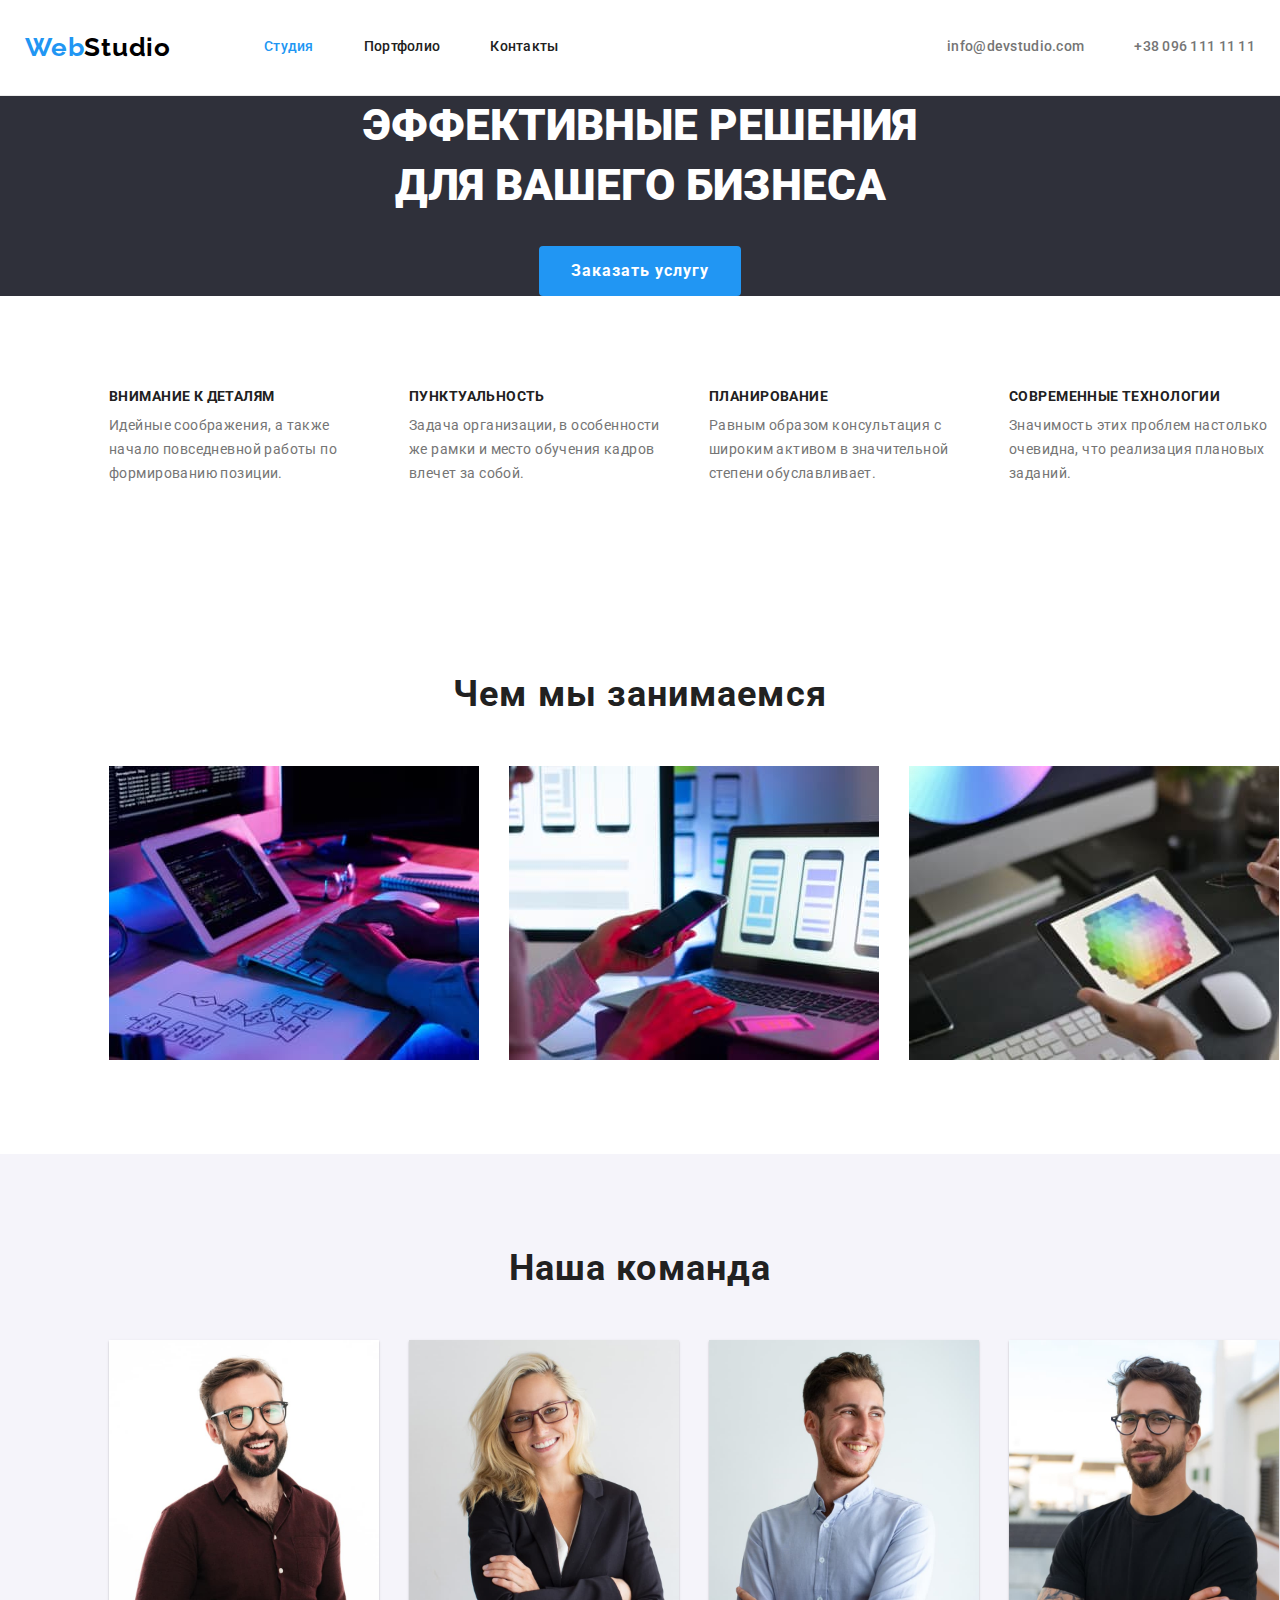
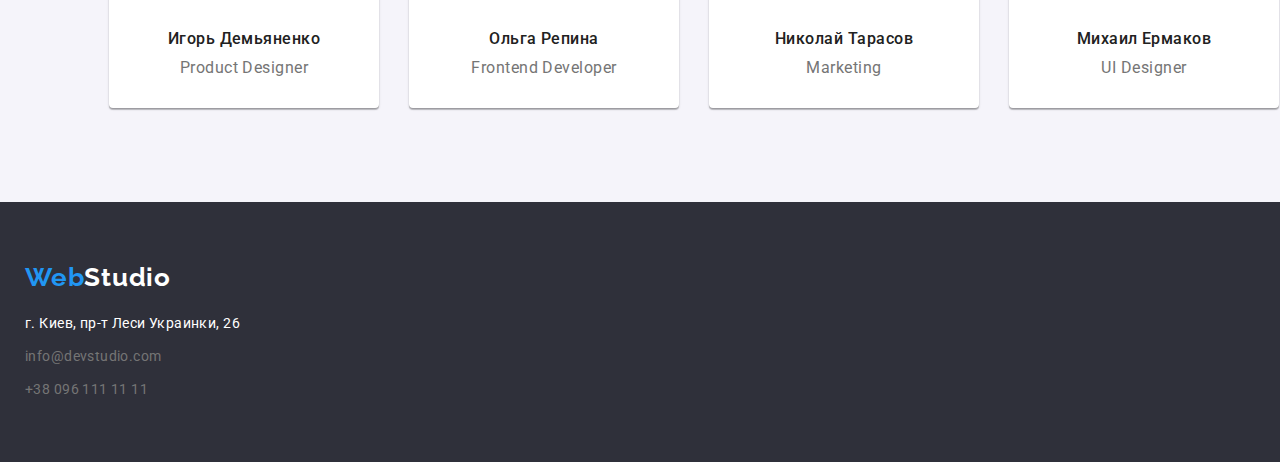
==== index.html @ 13e25ad8 "add flexbox" ====
<!DOCTYPE html>
<html lang="ru">
  <head>
    <meta charset="UTF-8" />
    <meta http-equiv="X-UA-Compatible" content="IE=edge" />
    <meta name="viewport" content="width=device-width, initial-scale=1.0" />
    <title>WebStudio</title>
    <link rel="preconnect" href="https://fonts.googleapis.com" />
    <link rel="preconnect" href="https://fonts.gstatic.com" crossorigin />
    <link
      href="https://fonts.googleapis.com/css2?family=Raleway:wght@700&family=Roboto:wght@400;500;700;900&display=swap"
      rel="stylesheet"
    />
    <link
      rel="stylesheet"
      href="https://cdnjs.cloudflare.com/ajax/libs/modern-normalize/1.1.0/modern-normalize.min.css"
      integrity="sha512-wpPYUAdjBVSE4KJnH1VR1HeZfpl1ub8YT/NKx4PuQ5NmX2tKuGu6U/JRp5y+Y8XG2tV+wKQpNHVUX03MfMFn9Q=="
      crossorigin="anonymous"
      referrerpolicy="no-referrer"
    />
    <link rel="stylesheet" href="./css/reset.css" />
    <link rel="stylesheet" href="./css/style.css" />
  </head>
  <body>
    <!-- --------------------------------------Header------------------------------------ -->

    <header class="header">
      <div class="container">
        <!-- ------------------------------Navigation-------------------------------------- -->
        <a class="header-logo" href="./index.html">Web<span class="logo">Studio</span></a>
        <nav class="header-navigation">
          <ul class="header-list nav">
            <li class="header-item">
              <a class="header-link current" href="./index.html">Студия</a>
            </li>
            <li class="header-item">
              <a class="header-link" href="./portfolio.html">Портфолио</a>
            </li>
            <li class="header-item">
              <a class="header-link" href="">Контакты</a>
            </li>
          </ul>
        </nav>
        <!-- ---------------------------Contacts---------------------------------------- -->
        <ul class="header-contacts">
          <li class="header-item contact">
            <a class="contacts-item" href="mailto:info@devstudio.com">info@devstudio.com</a>
          </li>
          <li class="header-item contact">
            <a class="contacts-item" href="tel:+380961111111">+38 096 111 11 11</a>
          </li>
        </ul>
      </div>
    </header>
    <main>
      <!-- ------------------------------------Hero------------------------------- -->

      <section class="main-hero">
        <div class="container">
          <h1 class="hero-title">
            Эффективные решения <br />
            для вашего бизнеса
          </h1>
          <!-- ----------------------button----------------------------- -->

          <button class="hero-button button" type="button">Заказать услугу</button>
        </div>
      </section>
      <section class="main-section section">
        <h2 class="hidden-title">Наше преимущество</h2>
        <div class="container">
          <ul class="section-content">
            <li class="item">
              <h3 class="section-title">Внимание к деталям</h3>
              <p class="section-item">
                Идейные соображения, а также начало повседневной работы по формированию позиции.
              </p>
            </li>
            <li class="item">
              <h3 class="section-title">Пунктуальность</h3>
              <p class="section-item">
                Задача организации, в особенности же рамки и место обучения кадров влечет за собой.
              </p>
            </li>
            <li class="item">
              <h3 class="section-title">Планирование</h3>
              <p class="section-item">
                Равным образом консультация с широким активом в значительной степени обуславливает.
              </p>
            </li>
            <li class="item">
              <h3 class="section-title">Современные технологии</h3>
              <p class="section-item">
                Значимость этих проблем настолько очевидна, что реализация плановых заданий.
              </p>
            </li>
          </ul>
        </div>
      </section>
      <section class="section img">
        <h2 class="title-section">Чем мы занимаемся</h2>
        <div class="container">
          <ul class="section-image">
            <li class="item"><img src="./images/box_1.jpg" width="370" alt="Набор кода" /></li>
            <li class="item"><img src="./images/box_2.jpg" width="370" alt="Телефон" /></li>
            <li class="item">
              <img src="./images/box_3.jpg" width="370" alt="Планшет с выбором цвета" />
            </li>
          </ul>
        </div>
      </section>

      <!-- --------------------------------Team------------------------------------------------- -->

      <section class="team section">
        <h2 class="title-section">Наша команда</h2>
        <div class="container">
          <ul class="team-list">
            <div class="item">
              <li class="team-item">
                <img class="img" src="./images/igor.jpg" width="270" alt="Игорь Демьяненко" />
                <h3 class="team-title">Игорь Демьяненко</h3>
                <p class="team-item" lang="en">Product Designer</p>
              </li>
            </div>
            <div class="item">
              <li class="team-item">
                <img class="img" src="./images/olga.jpg" width="270" alt="Ольга Репина" />
                <h3 class="team-title">Ольга Репина</h3>
                <p class="team-item" lang="en">Frontend Developer</p>
              </li>
            </div>
            <div class="item">
              <li class="team-item">
                <img class="img" src="./images/nikola.jpg" width="270" alt="Николай Тарасов" />
                <h3 class="team-title">Николай Тарасов</h3>
                <p class="team-item" lang="en">Marketing</p>
              </li>
            </div>
            <div class="item">
              <li class="team-item">
                <img class="img" src="./images/mihail.jpg" width="270" alt="Михаил Ермаков" />
                <h3 class="team-title">Михаил Ермаков</h3>
                <p class="team-item" lang="en">UI Designer</p>
              </li>
            </div>
            </div>
          </ul>
        </div>
      </section>
    </main>

    <!-- ---------------------------------------------Footer--------------------------------------------------------- -->

    <footer class="footer">
      <div class="container">
        <a class="header-logo item" href="./index.html"
          >Web<span class="footer-logo">Studio</span></a
        >

        <address>
          <ul class="footer-contacts">
            <li><p class="adress-title">г. Киев, пр-т Леси Украинки, 26</p></li>
            <li>
              <a class="footer-item" href="mailto:info@devstudio.com">info@devstudio.com</a>
            </li>
            <li>
              <a class="footer-item" href="tel:+380961111111">+38 096 111 11 11</a>
            </li>
          </ul>
        </address>
      </div>
    </footer>
  </body>
</html>
---- css/style.css ----
:root {
  --main-text-color: #757575;
  --secondary-text-color: #212121;
  --accent-text-color: #2196f3;
  --main-color: #ffffff;
  --border-main-color: #ececec;
  --bgc-second-color: #2f303a;
  --color-section: #f5f4fa;
  --logo-color: #000000;
}

body {
  font-family: 'Roboto', sans-serif;
  font-weight: 400;
  font-style: normal;
  font-size: 14px;
  color: var(--main-text-color);
  background-color: var(--main-color);
}
.title-section {
  font-weight: 700;
  font-size: 36px;
  line-height: 1.16;
  text-align: center;
  letter-spacing: 0.03em;
  color: var(--secondary-text-color);
}

.container {
  width: 1230px;
  padding: 0 15px;
  margin-left: auto;
  margin-right: auto;
}

/*------------------------------- Header------------------------- */

.header {
  border-bottom: 1px solid var(--border-main-color);
}
.header .container {
  display: flex;
  align-items: center;
}

.header-navigation {
  font-weight: 500;
  font-size: 14px;
  line-height: 1.14;
  letter-spacing: 0.02em;
}

/* Logo+Navigation */

.header-logo {
  display: block;
  margin-right: 93px;
  padding-top: 32px;
  padding-bottom: 32px;

  font-family: 'Raleway';
  font-weight: 700;
  font-size: 26px;
  line-height: 1.19;
  letter-spacing: 0.03em;
  color: var(--accent-text-color);
}
.logo {
  color: var(--logo-color);
}
.header-list {
  display: flex;
}

.header-list .header-item:not(:last-child) {
  margin-right: 50px;
}
.header-list .header-link {
  display: block;
  color: var(--secondary-text-color);
  padding-top: 32px;
  padding-bottom: 32px;
}
.header-list.header-link:focus,
.header-link:hover {
  color: var(--accent-text-color);
}
.header-navigation .header-link.current {
  color: var(--accent-text-color);
}

/*-------------------------- Contacts -----------------------*/
.header-contacts {
  margin-left: auto;
  display: flex;

  font-weight: 500;
  font-size: 14px;
  line-height: 1.14;
  letter-spacing: 0.02em;
}
.header-contacts .contact:not(:last-child) {
  margin-right: 50px;
}

.header-contacts .contacts-item {
  display: block;
  padding-top: 32px;
  padding-bottom: 32px;
  color: var(--main-text-color);
}
.header-contacts.contacts-item:focus,
.contacts-item:hover {
  color: var(--accent-text-color);
}

/*------------------------- Hero--------------------- */

.main-hero {
  background-color: var(--bgc-second-color);

  text-align: center;
}
.hero-title {
  margin-bottom: 30px;

  font-weight: 900;
  font-size: 44px;
  line-height: 1.36;
  text-transform: uppercase;
  color: var(--main-color);
}

/* Button */

.button {
  font-family: inherit;
  color: var(--secondary-text-color);
  background-color: var(--main-color);
  font-size: 16px;
  padding: 10px 32px;
  display: inline-block;
  border-radius: 4px;
  font-weight: 700;
  line-height: 1.87;
  align-items: center;
  text-align: center;
  letter-spacing: 0.06em;
}
.button.hero-button {
  color: var(--main-color);
  background-color: var(--accent-text-color);
}
.button:focus,
.button:hover {
  background-color: #188ce8;
}

/* ---------------------------Main section---------------------------------- */
.section {
  padding: 94px;
}
.hidden-title {
  width: 1px;
  height: 1px;
  overflow: hidden;
  opacity: 0;
  margin: -1px;
}

.section-title {
  margin-bottom: 10px;

  font-weight: 700;
  font-size: 14px;
  line-height: 1.14;
  letter-spacing: 0.03em;
  text-transform: uppercase;
  color: var(--secondary-text-color);
}

.section-content {
  display: flex;
}
.section-content .item {
  width: 270px;
}
.section-content .item:not(:last-child) {
  margin-right: 30px;
}

.section-item {
  font-size: 14px;
  line-height: 1.71;
  letter-spacing: 0.03em;
}

.section.img {
  align-items: center;
}

.section-image {
  display: flex;
}
.section-image .item:not(:last-child) {
  margin-right: 30px;
}

.section .section-image {
  margin-top: 50px;
}

/*--------------------------- Team --------------------------*/

.team-list {
  display: flex;
}
.team {
  align-items: center;
  background-color: var(--color-section);
}
.team-list .item {
  box-shadow: 0px 1px 3px rgba(0, 0, 0, 0.12), 0px 1px 1px rgba(0, 0, 0, 0.14),
    0px 2px 1px rgba(0, 0, 0, 0.2);
  border-radius: 0px 0px 4px 4px;
  background-color: var(--main-color);
}
.team-list .item:not(:last-child) {
  margin-right: 30px;
}

.team-list {
  margin-top: 50px;
}

.team-list .img {
  margin-bottom: 30px;
}

.team-title {
  margin-bottom: 10px;

  font-style: normal;
  font-weight: 500;
  font-size: 16px;
  line-height: 1.18;
  text-align: center;
  letter-spacing: 0.03em;
  color: var(--secondary-text-color);
}
.team-item {
  margin-bottom: 30px;
  font-size: 16px;
  line-height: 1.18;
  text-align: center;
  letter-spacing: 0.03em;
}

/*----------------------------------- Footer----------------------------- */

.footer {
  padding: 60px 0;
  background-color: var(--bgc-second-color);
}
.header-logo.item {
  padding: 0;
  margin-bottom: 20px;
}
.footer-logo {
  color: var(--main-color);
}
.adress-title {
  color: var(--main-color);
}

.footer-contacts .footer-item {
  color: var(--main-text-color);
}
.footer-item {
  display: block;
  margin-top: 9px;
}

.footer-contacts {
  font-style: normal;
  line-height: 1.71;
  letter-spacing: 0.03em;
}
/*-------------------------- Porfolio filter button------------------------ */

.filter {
  font-family: inherit;
  font-weight: 500;
  font-size: 16px;
  line-height: 1.62;
  color: var(--secondary-text-color);
  border-radius: 4px;
  padding: 6px 22px;
  display: inline-block;
  text-align: center;
  letter-spacing: 0.03em;
}

.filter.button-filter {
  background-color: var(--color-section);
}

.filter:hover .filter:focus {
  color: var(--main-color);
  background-color: var(--accent-text-color);
}
/*----------------------------------- Portfolio------------------------------- */

.portfolio-list {
  border: 1px solid var(--border-main-color);
}
.portfolio-title {
  color: var(--secondary-text-color);

  font-weight: 700;
  font-size: 18px;
  line-height: 2;
  text-align: left;
  letter-spacing: 0.06em;
}
.portfolio-item {
  font-size: 16px;
  line-height: 1.87;
  letter-spacing: 0.03em;
  color: var(--main-text-color);
}
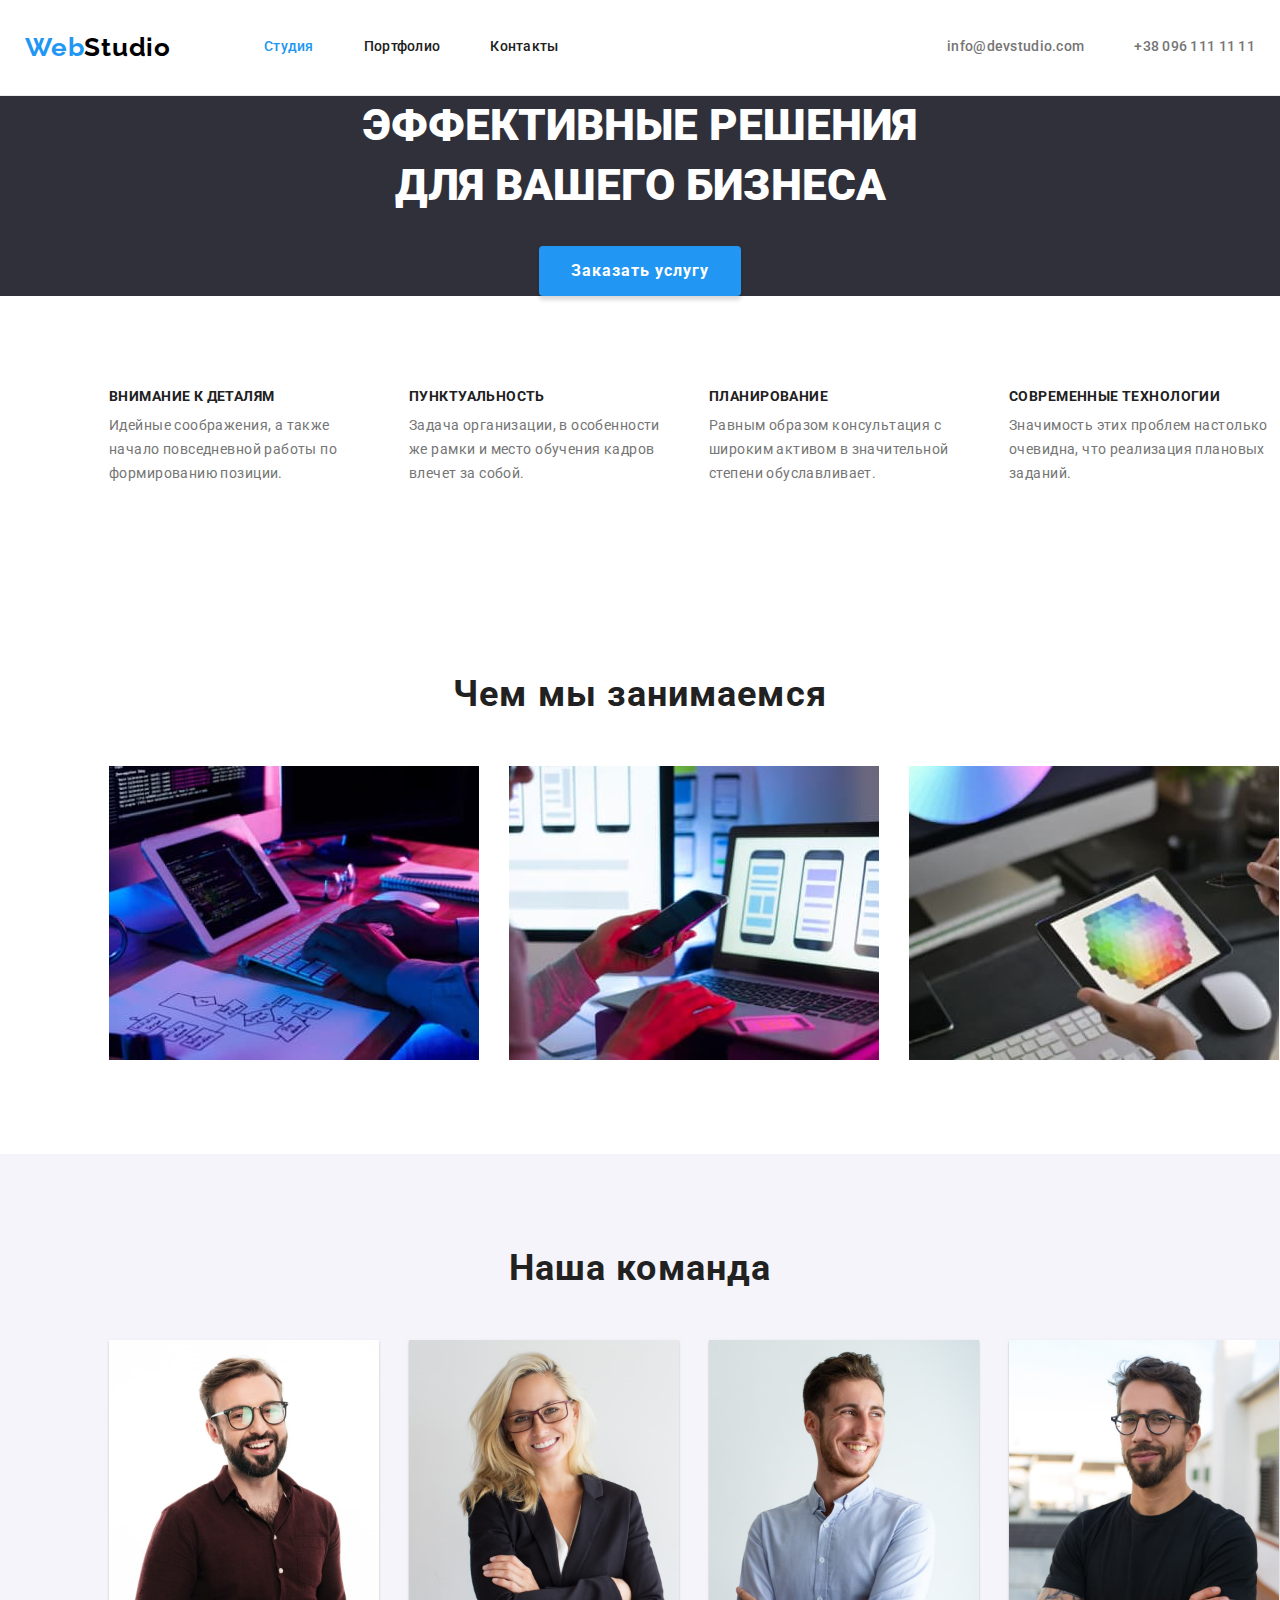
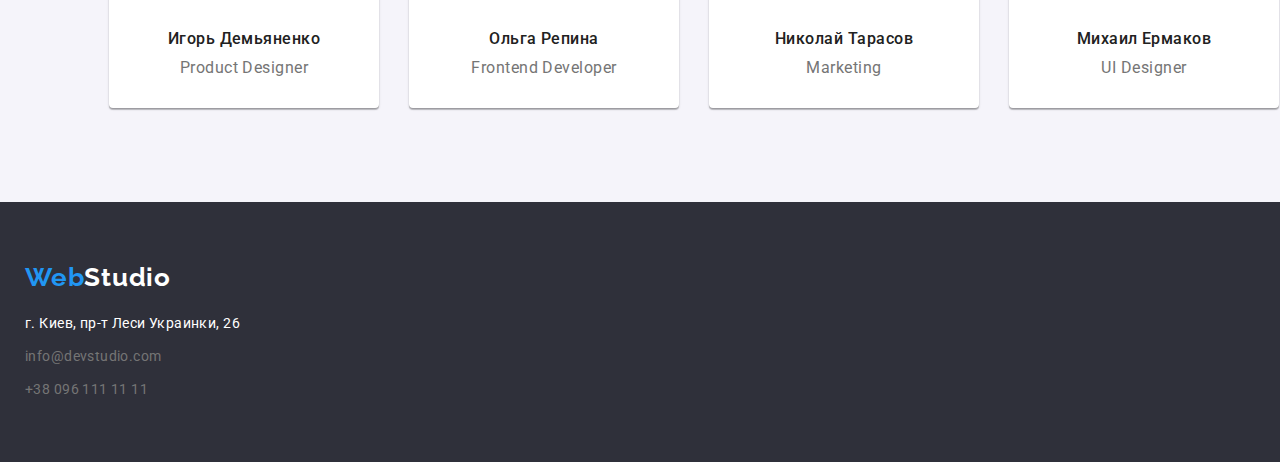
==== commit b60335cb: "add current" ====
--- a/index.html
+++ b/index.html
@@ -144,7 +144,6 @@
                 <p class="team-item" lang="en">UI Designer</p>
               </li>
             </div>
-            </div>
           </ul>
         </div>
       </section>
--- a/css/style.css
+++ b/css/style.css
@@ -146,6 +146,7 @@
   align-items: center;
   text-align: center;
   letter-spacing: 0.06em;
+  box-shadow: 0px 4px 4px rgba(0, 0, 0, 0.15);
 }
 .button.hero-button {
   color: var(--main-color);
@@ -287,34 +288,65 @@
   letter-spacing: 0.03em;
 }
 /*-------------------------- Porfolio filter button------------------------ */
+.section-filter {
+  display: flex;
+  justify-content: center;
+  margin-bottom: 50px;
+}
+
+.section-filter .item:not(:last-child) {
+  margin-right: 8px;
+}
 
 .filter {
-  font-family: inherit;
-  font-weight: 500;
-  font-size: 16px;
-  line-height: 1.62;
+  border: 1px solid var(--logo-color) transparent;
   color: var(--secondary-text-color);
   border-radius: 4px;
   padding: 6px 22px;
   display: inline-block;
-  text-align: center;
-  letter-spacing: 0.03em;
-}
-
-.filter.button-filter {
-  background-color: var(--color-section);
-}
-
-.filter:hover .filter:focus {
+  font-family: inherit;
+  font-weight: 500;
+  font-size: 16px;
+  line-height: 1.62;
+  text-align: center;
+  letter-spacing: 0.03em;
+  box-shadow: 0px 3px 1px rgba(0, 0, 0, 0.1), 0px 1px 2px rgba(0, 0, 0, 0.08),
+    0px 2px 2px rgba(0, 0, 0, 0.12);
+}
+.section-filter .current {
+  -webkit-text-stroke: 1px var(--logo-color);
+  border: 1px solid var(--logo-color);
   color: var(--main-color);
   background-color: var(--accent-text-color);
 }
+.filter.button-filter:hover,
+.button-filter:focus {
+  -webkit-text-stroke: 1px var(--logo-color);
+  border: 1px solid var(--logo-color);
+  color: var(--main-color);
+  background-color: var(--accent-text-color);
+}
 /*----------------------------------- Portfolio------------------------------- */
-
 .portfolio-list {
+  display: flex;
+  flex-wrap: wrap;
+}
+.portfolio-list .item {
+  margin-right: 30px;
+  margin-bottom: 30px;
   border: 1px solid var(--border-main-color);
 }
+.portfolio-list .item:nth-child(3n) {
+  margin-right: 0;
+}
+.portfolio-list .item:nth-last-child(-n + 3) {
+  margin-bottom: 0;
+}
+.portfolio-list .img {
+  margin-bottom: 20px;
+}
 .portfolio-title {
+  padding-left: 24px;
   color: var(--secondary-text-color);
 
   font-weight: 700;
@@ -324,6 +356,9 @@
   letter-spacing: 0.06em;
 }
 .portfolio-item {
+  margin-bottom: 20px;
+  padding-left: 24px;
+
   font-size: 16px;
   line-height: 1.87;
   letter-spacing: 0.03em;
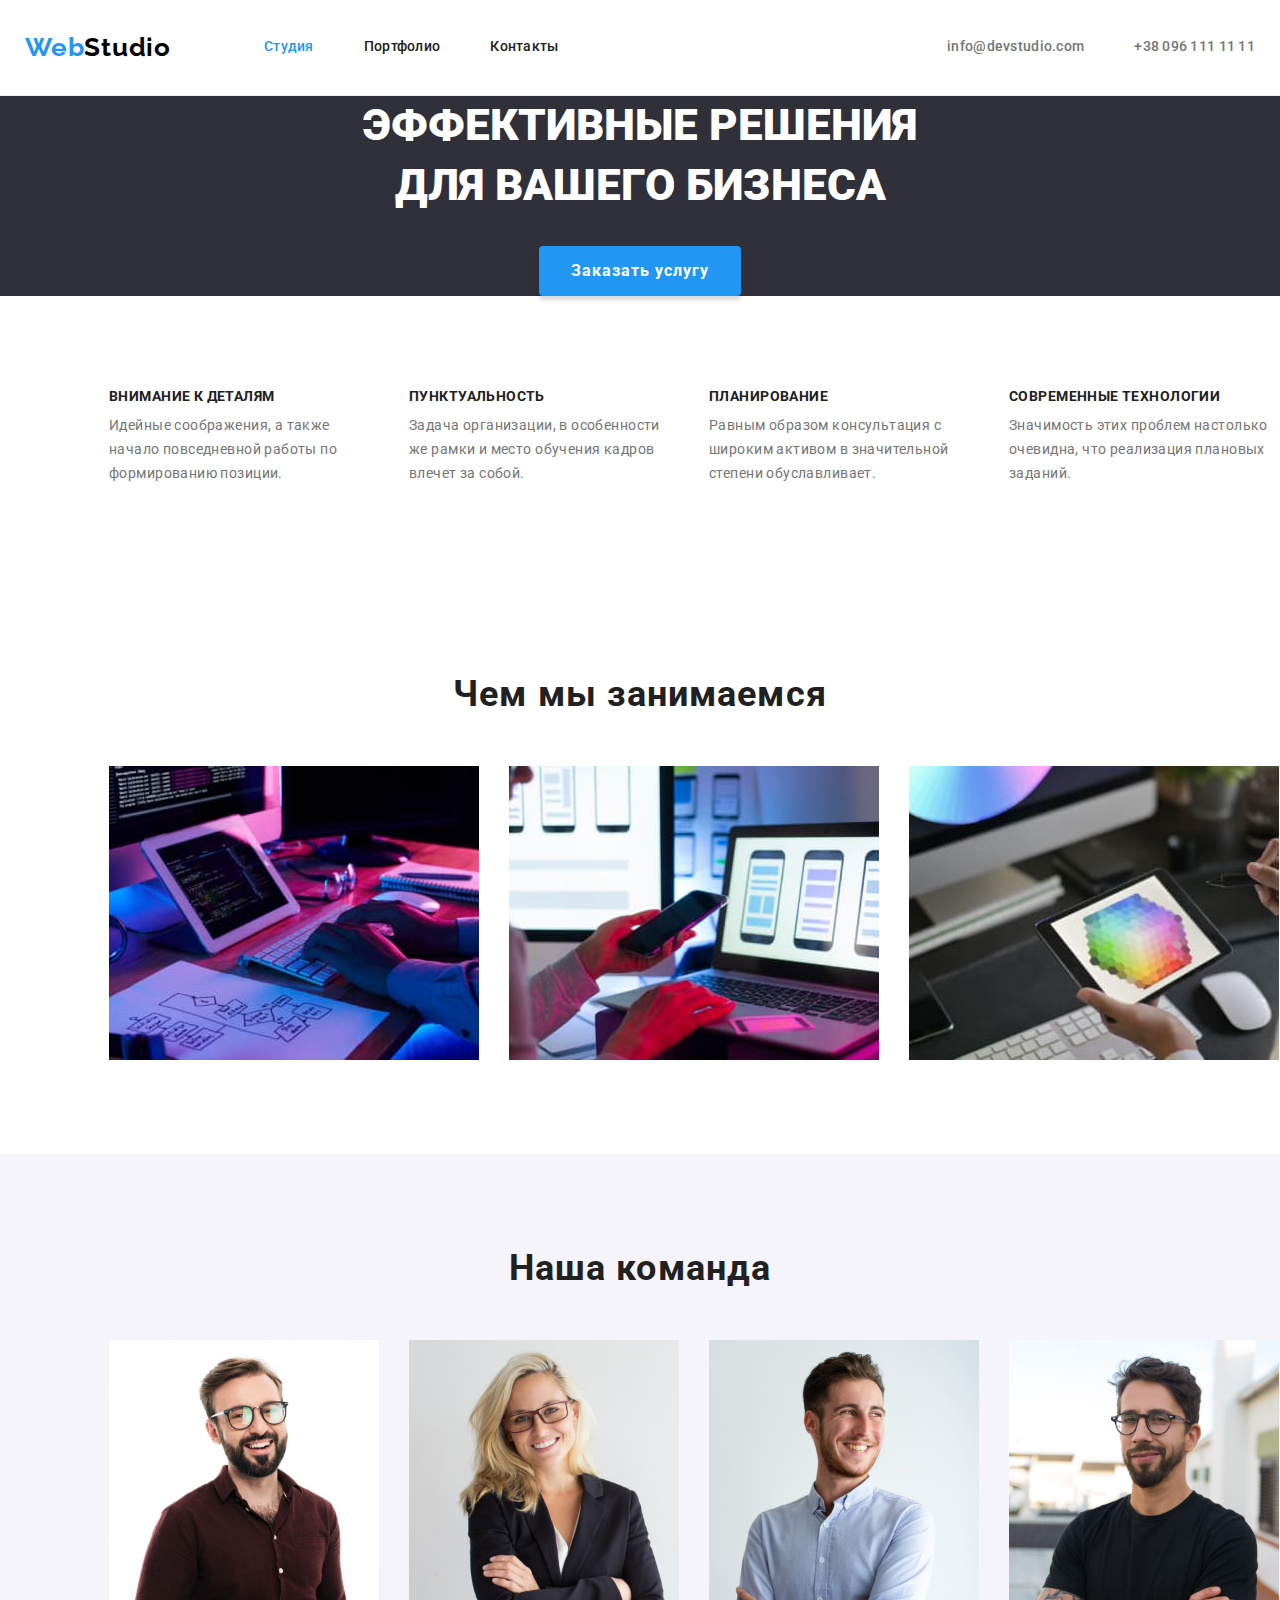
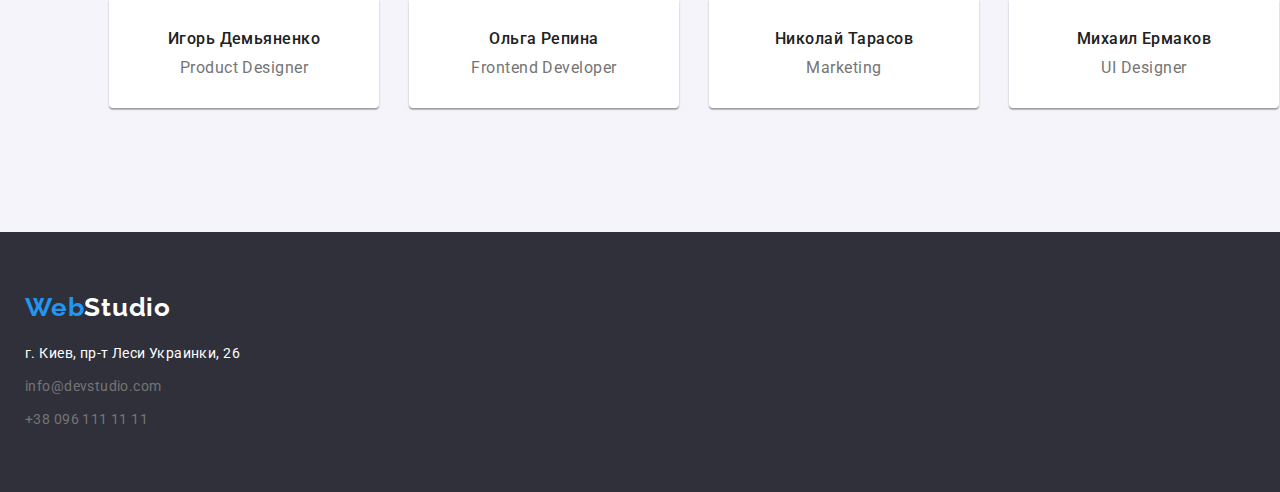
==== commit 16127f19: "rework team card" ====
--- a/index.html
+++ b/index.html
@@ -116,34 +116,37 @@
         <h2 class="title-section">Наша команда</h2>
         <div class="container">
           <ul class="team-list">
-            <div class="item">
-              <li class="team-item">
-                <img class="img" src="./images/igor.jpg" width="270" alt="Игорь Демьяненко" />
+            <li class="team-item">
+              <img class="img" src="./images/igor.jpg" width="270" alt="Игорь Демьяненко" />
+              <div class="item">
                 <h3 class="team-title">Игорь Демьяненко</h3>
                 <p class="team-item" lang="en">Product Designer</p>
-              </li>
-            </div>
-            <div class="item">
-              <li class="team-item">
-                <img class="img" src="./images/olga.jpg" width="270" alt="Ольга Репина" />
+              </div>
+            </li>
+
+            <li class="team-item">
+              <img class="img" src="./images/olga.jpg" width="270" alt="Ольга Репина" />
+              <div class="item">
                 <h3 class="team-title">Ольга Репина</h3>
                 <p class="team-item" lang="en">Frontend Developer</p>
-              </li>
-            </div>
-            <div class="item">
-              <li class="team-item">
-                <img class="img" src="./images/nikola.jpg" width="270" alt="Николай Тарасов" />
+              </div>
+            </li>
+
+            <li class="team-item">
+              <img class="img" src="./images/nikola.jpg" width="270" alt="Николай Тарасов" />
+              <div class="item">
                 <h3 class="team-title">Николай Тарасов</h3>
                 <p class="team-item" lang="en">Marketing</p>
-              </li>
-            </div>
-            <div class="item">
-              <li class="team-item">
-                <img class="img" src="./images/mihail.jpg" width="270" alt="Михаил Ермаков" />
+              </div>
+            </li>
+
+            <li class="team-item">
+              <img class="img" src="./images/mihail.jpg" width="270" alt="Михаил Ермаков" />
+              <div class="item">
                 <h3 class="team-title">Михаил Ермаков</h3>
                 <p class="team-item" lang="en">UI Designer</p>
-              </li>
-            </div>
+              </div>
+            </li>
           </ul>
         </div>
       </section>
--- a/css/style.css
+++ b/css/style.css
@@ -221,22 +221,23 @@
   background-color: var(--color-section);
 }
 .team-list .item {
+  padding-top: 30px;
   box-shadow: 0px 1px 3px rgba(0, 0, 0, 0.12), 0px 1px 1px rgba(0, 0, 0, 0.14),
     0px 2px 1px rgba(0, 0, 0, 0.2);
   border-radius: 0px 0px 4px 4px;
   background-color: var(--main-color);
 }
-.team-list .item:not(:last-child) {
+.team-list .team-item:not(:last-child) {
   margin-right: 30px;
 }
 
 .team-list {
   margin-top: 50px;
 }
-
+/* 
 .team-list .img {
   margin-bottom: 30px;
-}
+} */
 
 .team-title {
   margin-bottom: 10px;
@@ -250,7 +251,7 @@
   color: var(--secondary-text-color);
 }
 .team-item {
-  margin-bottom: 30px;
+  padding-bottom: 30px;
   font-size: 16px;
   line-height: 1.18;
   text-align: center;
@@ -314,15 +315,11 @@
     0px 2px 2px rgba(0, 0, 0, 0.12);
 }
 .section-filter .current {
-  -webkit-text-stroke: 1px var(--logo-color);
-  border: 1px solid var(--logo-color);
   color: var(--main-color);
   background-color: var(--accent-text-color);
 }
 .filter.button-filter:hover,
 .button-filter:focus {
-  -webkit-text-stroke: 1px var(--logo-color);
-  border: 1px solid var(--logo-color);
   color: var(--main-color);
   background-color: var(--accent-text-color);
 }
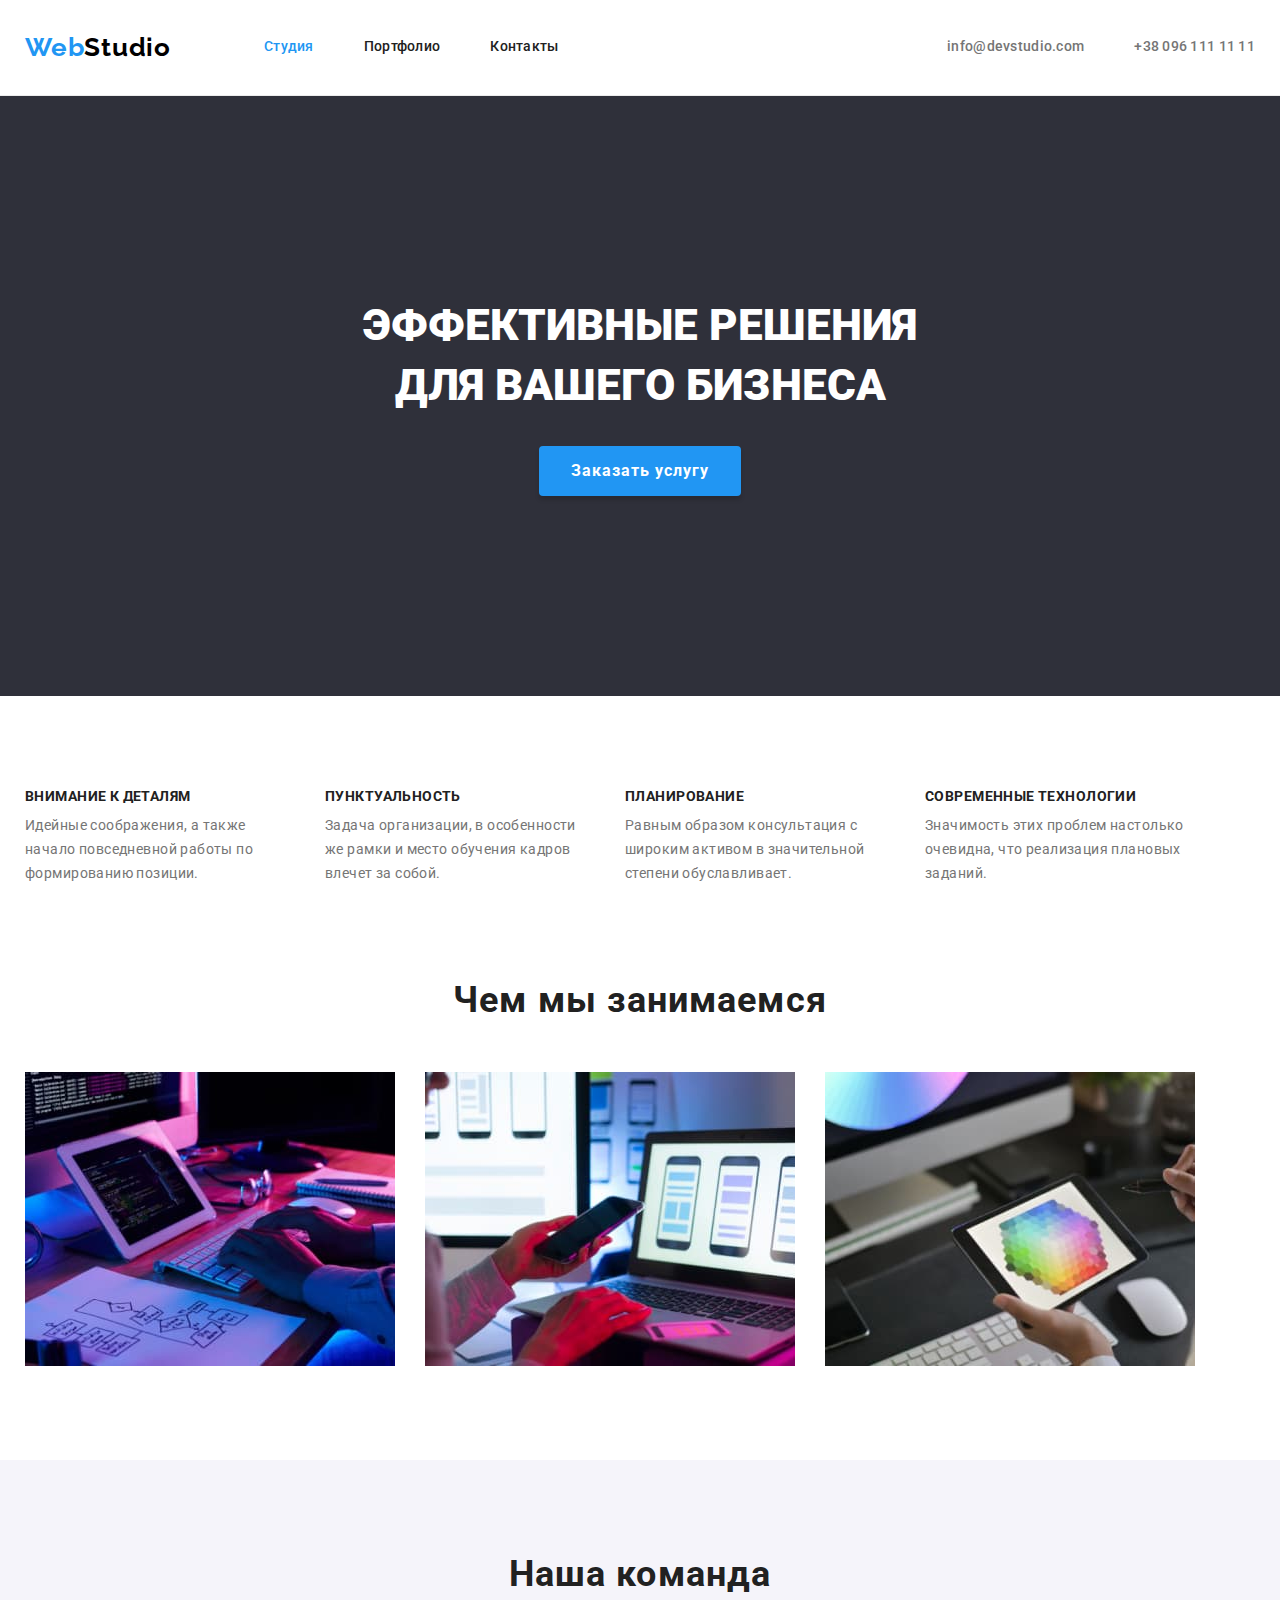
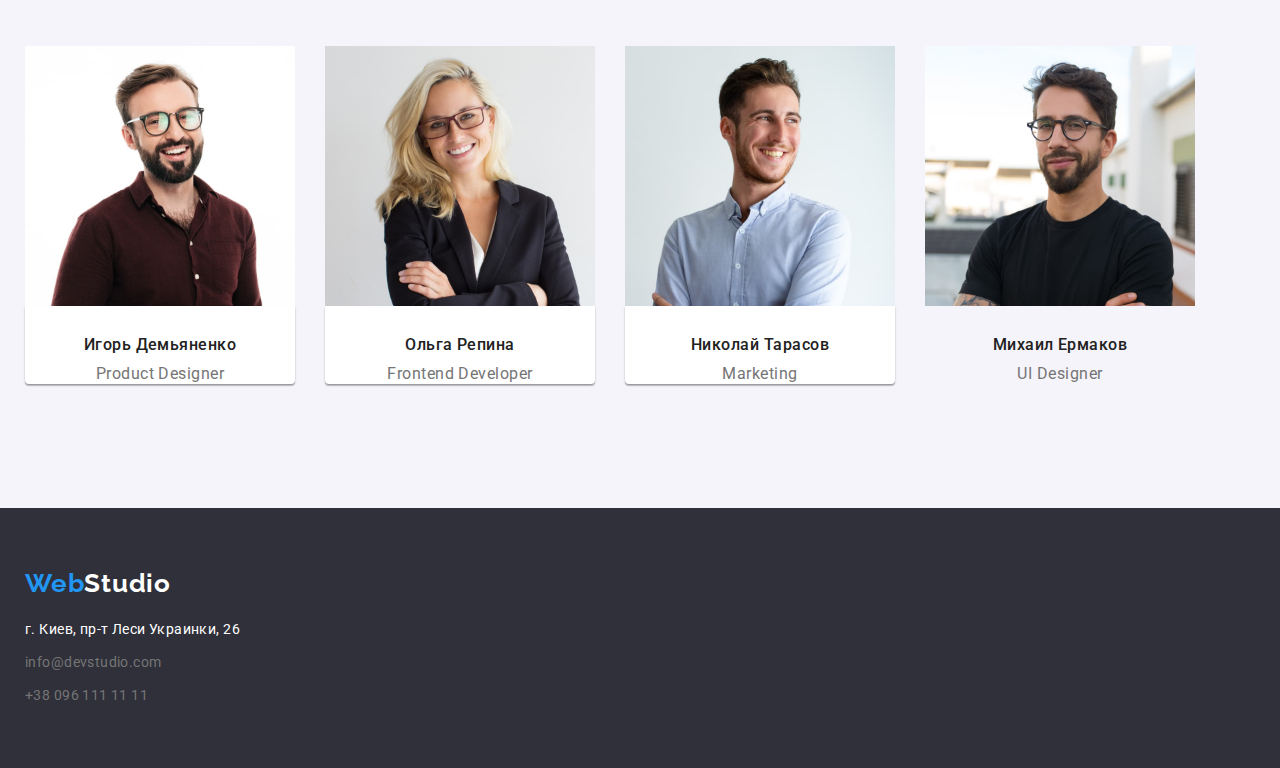
==== commit 85ffb9b2: "add wraper" ====
--- a/index.html
+++ b/index.html
@@ -22,11 +22,11 @@
     <link rel="stylesheet" href="./css/style.css" />
   </head>
   <body>
-    <!-- --------------------------------------Header------------------------------------ -->
+    <!-- Header-->
 
     <header class="header">
       <div class="container">
-        <!-- ------------------------------Navigation-------------------------------------- -->
+        <!-- Navigation -->
         <a class="header-logo" href="./index.html">Web<span class="logo">Studio</span></a>
         <nav class="header-navigation">
           <ul class="header-list nav">
@@ -41,7 +41,7 @@
             </li>
           </ul>
         </nav>
-        <!-- ---------------------------Contacts---------------------------------------- -->
+        <!-- Contacts -->
         <ul class="header-contacts">
           <li class="header-item contact">
             <a class="contacts-item" href="mailto:info@devstudio.com">info@devstudio.com</a>
@@ -53,20 +53,19 @@
       </div>
     </header>
     <main>
-      <!-- ------------------------------------Hero------------------------------- -->
-
+      <!-- Hero -->
       <section class="main-hero">
         <div class="container">
           <h1 class="hero-title">
             Эффективные решения <br />
             для вашего бизнеса
           </h1>
-          <!-- ----------------------button----------------------------- -->
+          <!-- button -->
 
           <button class="hero-button button" type="button">Заказать услугу</button>
         </div>
       </section>
-      <section class="main-section section">
+      <section class="main-section section list">
         <h2 class="hidden-title">Наше преимущество</h2>
         <div class="container">
           <ul class="section-content">
@@ -110,7 +109,7 @@
         </div>
       </section>
 
-      <!-- --------------------------------Team------------------------------------------------- -->
+      <!--Team -->
 
       <section class="team section">
         <h2 class="title-section">Наша команда</h2>
@@ -142,7 +141,7 @@
 
             <li class="team-item">
               <img class="img" src="./images/mihail.jpg" width="270" alt="Михаил Ермаков" />
-              <div class="item">
+              <div class="item-cards">
                 <h3 class="team-title">Михаил Ермаков</h3>
                 <p class="team-item" lang="en">UI Designer</p>
               </div>
@@ -152,7 +151,7 @@
       </section>
     </main>
 
-    <!-- ---------------------------------------------Footer--------------------------------------------------------- -->
+    <!-- Footer -->
 
     <footer class="footer">
       <div class="container">
@@ -162,7 +161,7 @@
 
         <address>
           <ul class="footer-contacts">
-            <li><p class="adress-title">г. Киев, пр-т Леси Украинки, 26</p></li>
+            <li><p class="address-title">г. Киев, пр-т Леси Украинки, 26</p></li>
             <li>
               <a class="footer-item" href="mailto:info@devstudio.com">info@devstudio.com</a>
             </li>
--- a/css/style.css
+++ b/css/style.css
@@ -118,6 +118,7 @@
 
 .main-hero {
   background-color: var(--bgc-second-color);
+  padding: 200px 0;
 
   text-align: center;
 }
@@ -159,7 +160,7 @@
 
 /* ---------------------------Main section---------------------------------- */
 .section {
-  padding: 94px;
+  padding: 94px 0;
 }
 .hidden-title {
   width: 1px;
@@ -180,6 +181,9 @@
   color: var(--secondary-text-color);
 }
 
+.list {
+  padding-bottom: 0;
+}
 .section-content {
   display: flex;
 }
@@ -234,11 +238,9 @@
 .team-list {
   margin-top: 50px;
 }
-/* 
-.team-list .img {
-  margin-bottom: 30px;
-} */
-
+.item-cards {
+  padding: 30px 0;
+}
 .team-title {
   margin-bottom: 10px;
 
@@ -251,7 +253,6 @@
   color: var(--secondary-text-color);
 }
 .team-item {
-  padding-bottom: 30px;
   font-size: 16px;
   line-height: 1.18;
   text-align: center;
@@ -271,7 +272,7 @@
 .footer-logo {
   color: var(--main-color);
 }
-.adress-title {
+.address-title {
   color: var(--main-color);
 }
 
@@ -339,11 +340,9 @@
 .portfolio-list .item:nth-last-child(-n + 3) {
   margin-bottom: 0;
 }
-.portfolio-list .img {
-  margin-bottom: 20px;
-}
+
 .portfolio-title {
-  padding-left: 24px;
+  margin-bottom: 4px;
   color: var(--secondary-text-color);
 
   font-weight: 700;
@@ -352,10 +351,10 @@
   text-align: left;
   letter-spacing: 0.06em;
 }
+.cards {
+  padding: 20px 24px;
+}
 .portfolio-item {
-  margin-bottom: 20px;
-  padding-left: 24px;
-
   font-size: 16px;
   line-height: 1.87;
   letter-spacing: 0.03em;
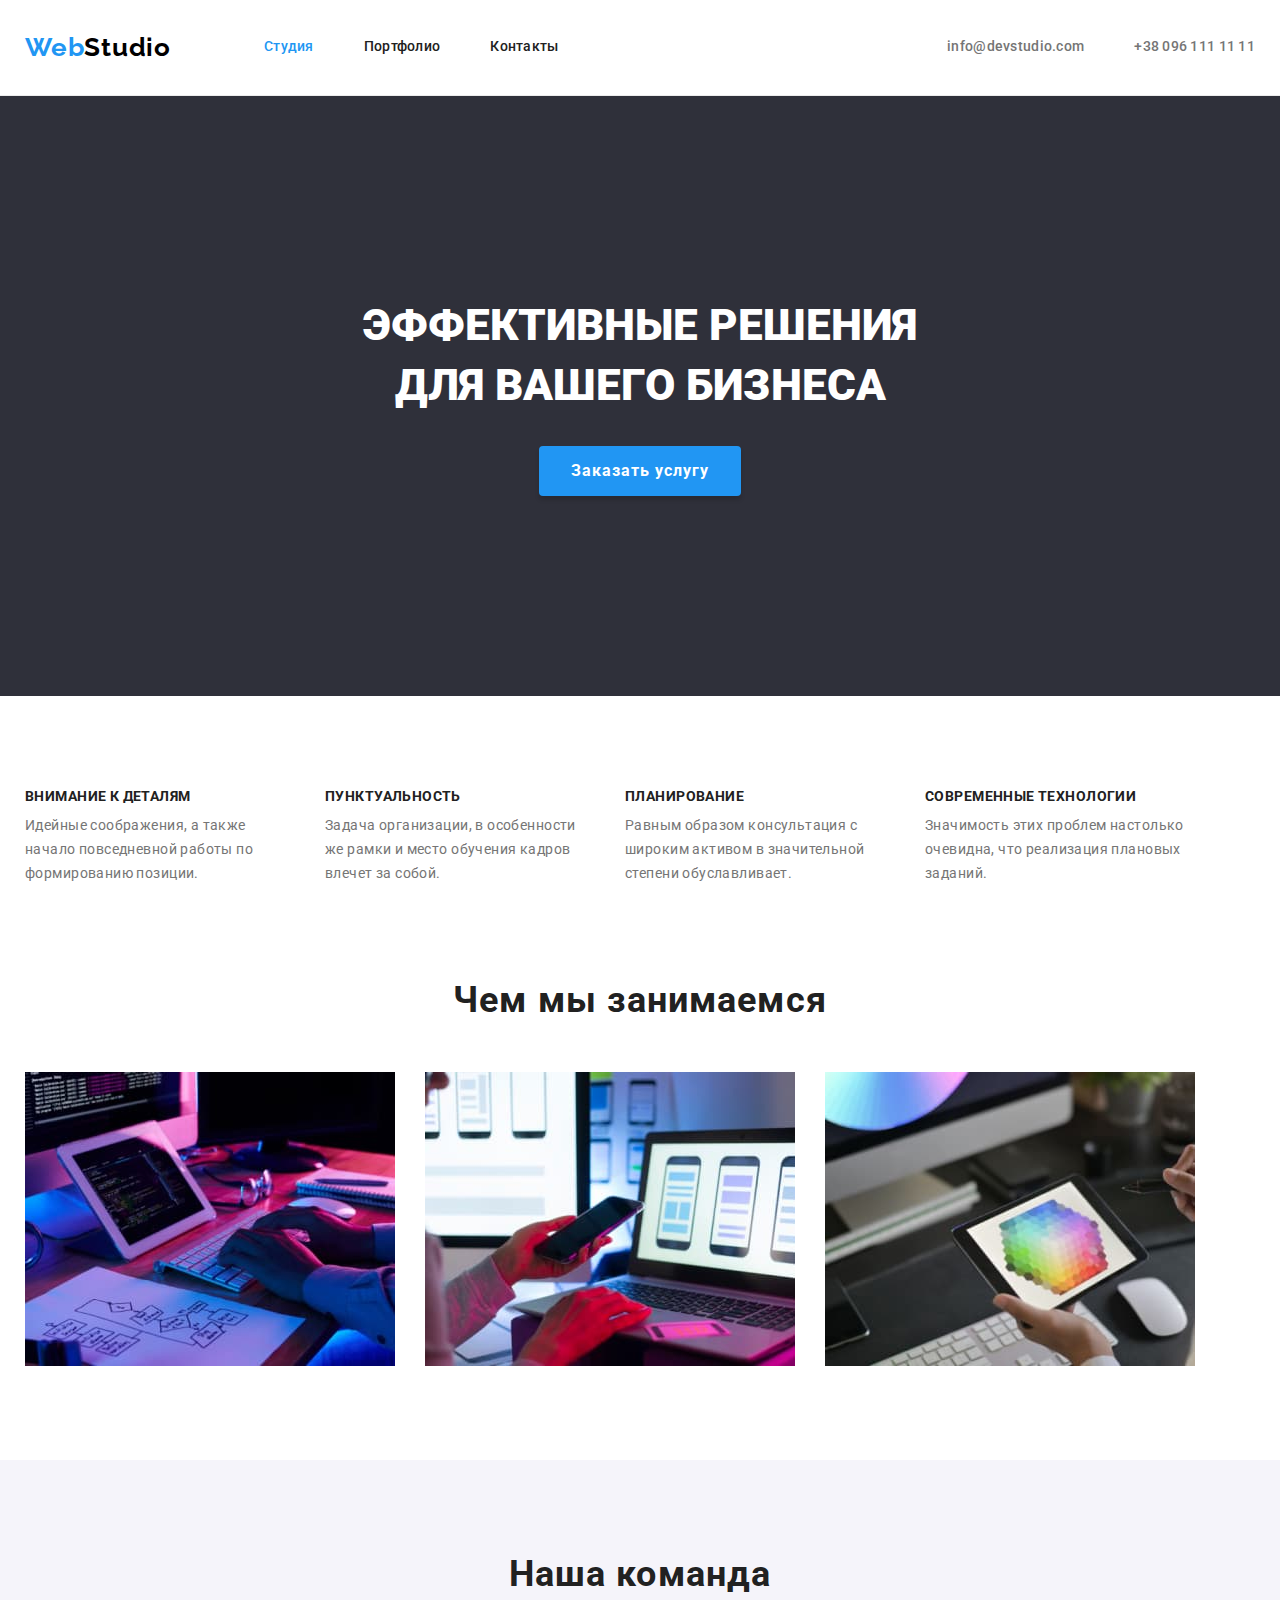
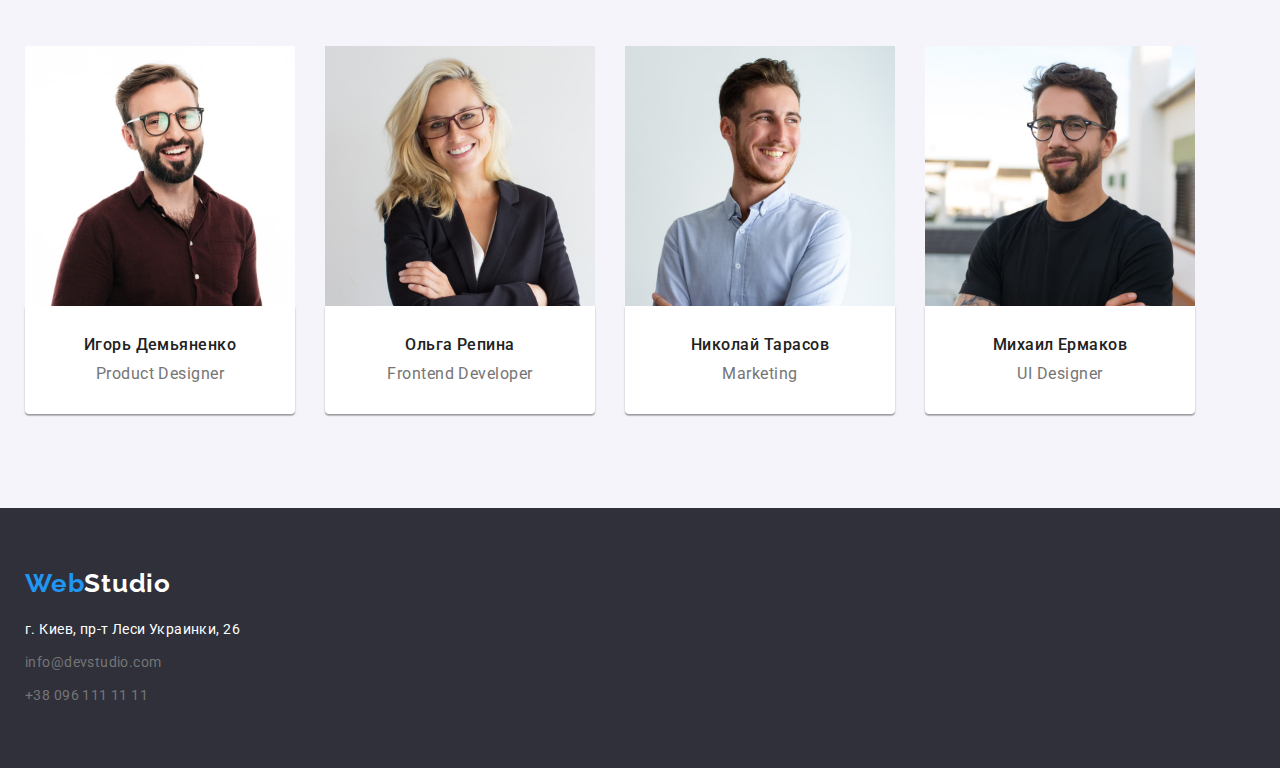
==== commit 9f9733c2: "rework" ====
--- a/index.html
+++ b/index.html
@@ -117,7 +117,7 @@
           <ul class="team-list">
             <li class="team-item">
               <img class="img" src="./images/igor.jpg" width="270" alt="Игорь Демьяненко" />
-              <div class="item">
+              <div class="item-cards">
                 <h3 class="team-title">Игорь Демьяненко</h3>
                 <p class="team-item" lang="en">Product Designer</p>
               </div>
@@ -125,7 +125,7 @@
 
             <li class="team-item">
               <img class="img" src="./images/olga.jpg" width="270" alt="Ольга Репина" />
-              <div class="item">
+              <div class="item-cards">
                 <h3 class="team-title">Ольга Репина</h3>
                 <p class="team-item" lang="en">Frontend Developer</p>
               </div>
@@ -133,7 +133,7 @@
 
             <li class="team-item">
               <img class="img" src="./images/nikola.jpg" width="270" alt="Николай Тарасов" />
-              <div class="item">
+              <div class="item-cards">
                 <h3 class="team-title">Николай Тарасов</h3>
                 <p class="team-item" lang="en">Marketing</p>
               </div>
--- a/css/style.css
+++ b/css/style.css
@@ -224,7 +224,7 @@
   align-items: center;
   background-color: var(--color-section);
 }
-.team-list .item {
+.team-list .item-cards {
   padding-top: 30px;
   box-shadow: 0px 1px 3px rgba(0, 0, 0, 0.12), 0px 1px 1px rgba(0, 0, 0, 0.14),
     0px 2px 1px rgba(0, 0, 0, 0.2);
